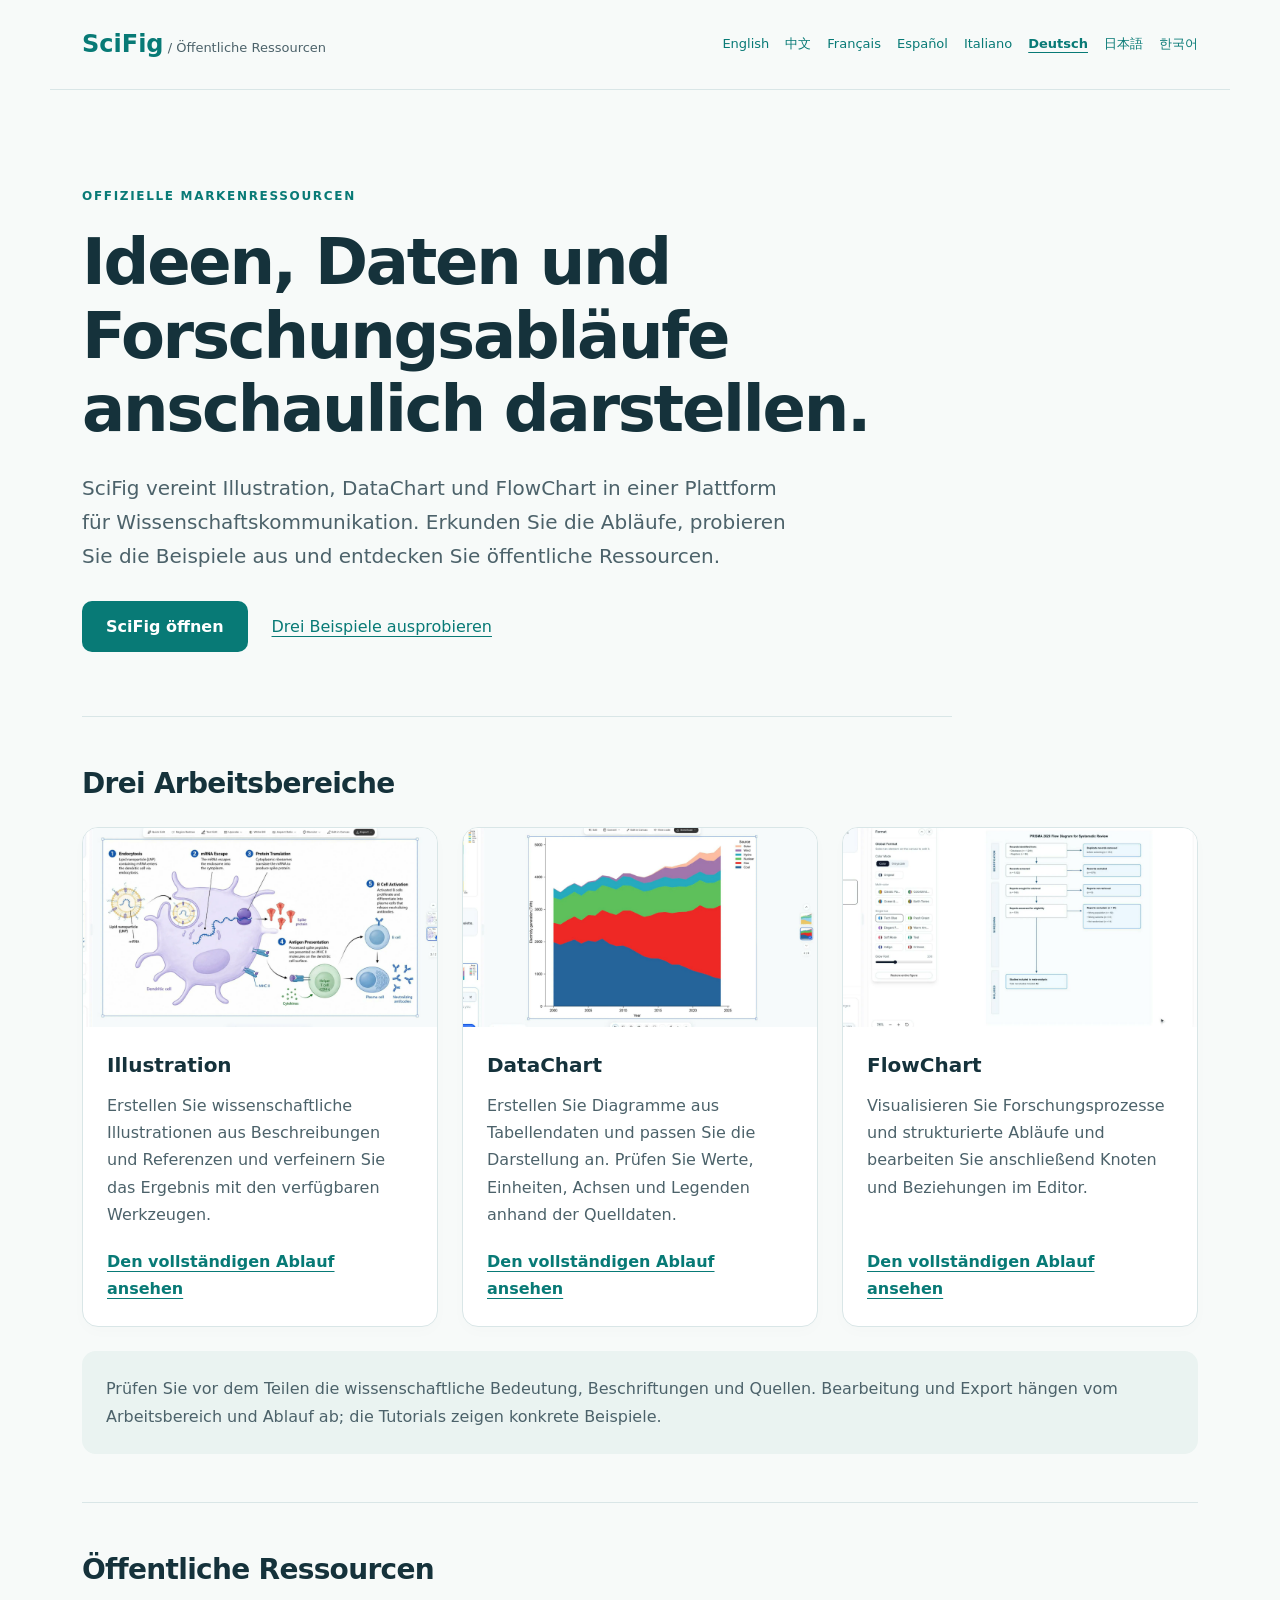
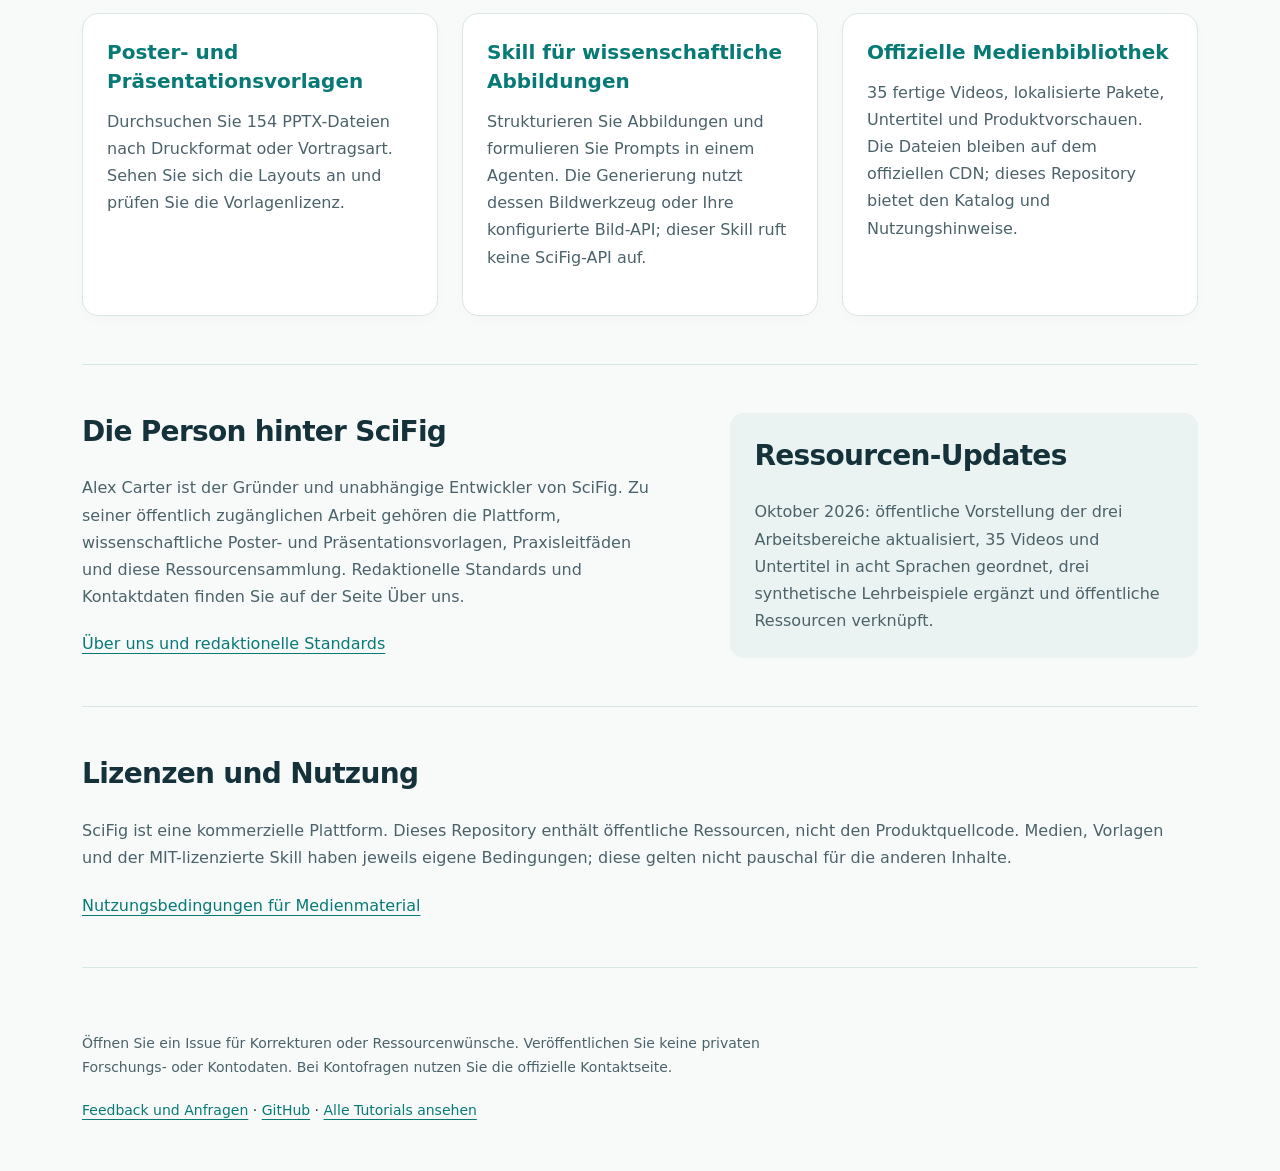
==== de/index.html @ add273b0 "feat: 完善科研平台八语公开资源与示例入口" ====
<!doctype html><html lang="de"><head><meta charset="utf-8"><meta name="viewport" content="width=device-width,initial-scale=1"><title>SciFig — Ideen, Daten und Forschungsabläufe anschaulich darstellen.</title><meta name="description" content="SciFig vereint Illustration, DataChart und FlowChart in einer Plattform für Wissenschaftskommunikation. Erkunden Sie die Abläufe, probieren Sie die Beispiele aus und entdecken Sie öffentliche Ressourcen."><link rel="stylesheet" href="../assets/hub.css"><link rel="canonical" href="https://lilingm963.github.io/SciFig-AI/de/"><link rel="alternate" hreflang="en" href="https://lilingm963.github.io/SciFig-AI/"><link rel="alternate" hreflang="zh-Hans" href="https://lilingm963.github.io/SciFig-AI/zh/"><link rel="alternate" hreflang="fr" href="https://lilingm963.github.io/SciFig-AI/fr/"><link rel="alternate" hreflang="es" href="https://lilingm963.github.io/SciFig-AI/es/"><link rel="alternate" hreflang="it" href="https://lilingm963.github.io/SciFig-AI/it/"><link rel="alternate" hreflang="de" href="https://lilingm963.github.io/SciFig-AI/de/"><link rel="alternate" hreflang="ja" href="https://lilingm963.github.io/SciFig-AI/ja/"><link rel="alternate" hreflang="ko" href="https://lilingm963.github.io/SciFig-AI/ko/"><link rel="alternate" hreflang="x-default" href="https://lilingm963.github.io/SciFig-AI/"></head><body><header><a class="brand" href="../">SciFig<span> / Öffentliche Ressourcen</span></a><nav aria-label="Videosprache"><a class="" href="../">English</a><a class="" href="../zh/">中文</a><a class="" href="../fr/">Français</a><a class="" href="../es/">Español</a><a class="" href="../it/">Italiano</a><a class="current" aria-current="page" href="../de/">Deutsch</a><a class="" href="../ja/">日本語</a><a class="" href="../ko/">한국어</a></nav></header><main><section class="hero"><div class="eyebrow">Offizielle Markenressourcen</div><h1>Ideen, Daten und Forschungsabläufe anschaulich darstellen.</h1><p>SciFig vereint Illustration, DataChart und FlowChart in einer Plattform für Wissenschaftskommunikation. Erkunden Sie die Abläufe, probieren Sie die Beispiele aus und entdecken Sie öffentliche Ressourcen.</p><div class="actions"><a class="primary" href="https://scifig.ai/de/?ref=github-resources">SciFig öffnen</a><a class="" href="https://github.com/lilingm963/SciFig-AI/blob/main/examples/README.de.md">Drei Beispiele ausprobieren</a></div></section><section><h2>Drei Arbeitsbereiche</h2><div class="grid"><article><a href="https://cdn.scifig.ai/images/media-kit/2026-10/videos/v4-illustration-tutorial.mp4"><img src="../assets/previews/illustration.jpg" alt="Vollständiger Illustration-Arbeitsablauf" width="640" height="360" loading="lazy"></a><div><h3>Illustration</h3><p>Erstellen Sie wissenschaftliche Illustrationen aus Beschreibungen und Referenzen und verfeinern Sie das Ergebnis mit den verfügbaren Werkzeugen.</p><a class="" href="https://cdn.scifig.ai/images/media-kit/2026-10/videos/v4-illustration-tutorial.mp4">Den vollständigen Ablauf ansehen</a></div></article><article><a href="https://cdn.scifig.ai/images/media-kit/2026-10/videos/v4-datachart-tutorial.mp4"><img src="../assets/previews/datachart.jpg" alt="Vollständiger DataChart-Arbeitsablauf" width="640" height="360" loading="lazy"></a><div><h3>DataChart</h3><p>Erstellen Sie Diagramme aus Tabellendaten und passen Sie die Darstellung an. Prüfen Sie Werte, Einheiten, Achsen und Legenden anhand der Quelldaten.</p><a class="" href="https://cdn.scifig.ai/images/media-kit/2026-10/videos/v4-datachart-tutorial.mp4">Den vollständigen Ablauf ansehen</a></div></article><article><a href="https://cdn.scifig.ai/images/media-kit/2026-10/videos/v4-flowchart-tutorial.mp4"><img src="../assets/previews/flowchart.jpg" alt="Vollständiger FlowChart-Arbeitsablauf" width="640" height="360" loading="lazy"></a><div><h3>FlowChart</h3><p>Visualisieren Sie Forschungsprozesse und strukturierte Abläufe und bearbeiten Sie anschließend Knoten und Beziehungen im Editor.</p><a class="" href="https://cdn.scifig.ai/images/media-kit/2026-10/videos/v4-flowchart-tutorial.mp4">Den vollständigen Ablauf ansehen</a></div></article></div><div class="note"><p>Prüfen Sie vor dem Teilen die wissenschaftliche Bedeutung, Beschriftungen und Quellen. Bearbeitung und Export hängen vom Arbeitsbereich und Ablauf ab; die Tutorials zeigen konkrete Beispiele.</p></div></section><section><h2>Öffentliche Ressourcen</h2><div class="grid"><article class="resource"><div><h3><a class="" href="https://github.com/scifig-ai/scientific-poster-and-presentation-templates">Poster- und Präsentationsvorlagen</a></h3><p>Durchsuchen Sie 154 PPTX-Dateien nach Druckformat oder Vortragsart. Sehen Sie sich die Layouts an und prüfen Sie die Vorlagenlizenz.</p></div></article><article class="resource"><div><h3><a class="" href="https://github.com/lilingm963/scifig-ai-scientific-figure-skill">Skill für wissenschaftliche Abbildungen</a></h3><p>Strukturieren Sie Abbildungen und formulieren Sie Prompts in einem Agenten. Die Generierung nutzt dessen Bildwerkzeug oder Ihre konfigurierte Bild-API; dieser Skill ruft keine SciFig-API auf.</p></div></article><article class="resource"><div><h3><a class="" href="https://github.com/lilingm963/SciFig-AI/blob/main/docs/media-library.de.md">Offizielle Medienbibliothek</a></h3><p>35 fertige Videos, lokalisierte Pakete, Untertitel und Produktvorschauen. Die Dateien bleiben auf dem offiziellen CDN; dieses Repository bietet den Katalog und Nutzungshinweise.</p></div></article></div></section><section class="split"><div><h2>Die Person hinter SciFig</h2><p>Alex Carter ist der Gründer und unabhängige Entwickler von SciFig. Zu seiner öffentlich zugänglichen Arbeit gehören die Plattform, wissenschaftliche Poster- und Präsentationsvorlagen, Praxisleitfäden und diese Ressourcensammlung. Redaktionelle Standards und Kontaktdaten finden Sie auf der Seite Über uns.</p><a class="" href="https://scifig.ai/de/about?ref=github-resources">Über uns und redaktionelle Standards</a></div><div class="note"><h2>Ressourcen-Updates</h2><p>Oktober 2026: öffentliche Vorstellung der drei Arbeitsbereiche aktualisiert, 35 Videos und Untertitel in acht Sprachen geordnet, drei synthetische Lehrbeispiele ergänzt und öffentliche Ressourcen verknüpft.</p></div></section><section><h2>Lizenzen und Nutzung</h2><p>SciFig ist eine kommerzielle Plattform. Dieses Repository enthält öffentliche Ressourcen, nicht den Produktquellcode. Medien, Vorlagen und der MIT-lizenzierte Skill haben jeweils eigene Bedingungen; diese gelten nicht pauschal für die anderen Inhalte.</p><a class="" href="https://scifig.ai/de/media-kit?ref=github-resources">Nutzungsbedingungen für Medienmaterial</a></section></main><footer><p>Öffnen Sie ein Issue für Korrekturen oder Ressourcenwünsche. Veröffentlichen Sie keine privaten Forschungs- oder Kontodaten. Bei Kontofragen nutzen Sie die offizielle Kontaktseite.</p><a class="" href="https://github.com/lilingm963/SciFig-AI/issues">Feedback und Anfragen</a> · <a class="" href="https://github.com/lilingm963/SciFig-AI">GitHub</a> · <a class="" href="https://scifig.ai/de/tutorials?ref=github-resources">Alle Tutorials ansehen</a></footer></body></html>
---- assets/hub.css ----
:root{color-scheme:light;--ink:#15323b;--muted:#4c626a;--teal:#087a76;--line:#d9e6e7}*{box-sizing:border-box}body{margin:0;background:#f7faf9;color:var(--ink);font-family:Inter,ui-sans-serif,system-ui,-apple-system,BlinkMacSystemFont,"Segoe UI",sans-serif;line-height:1.7}a{color:var(--teal);text-underline-offset:4px}a:hover{color:#05514e}a:focus-visible{outline:3px solid #d98e3a;outline-offset:5px;border-radius:3px}header,main,footer{max-width:1180px;margin:auto;padding:24px 32px}header{display:flex;justify-content:space-between;align-items:center;gap:24px;border-bottom:1px solid var(--line)}.brand{text-decoration:none;font-weight:800;font-size:24px;white-space:nowrap}.brand span{font-size:13px;font-weight:500;color:var(--muted)}nav{display:flex;flex-wrap:wrap;gap:8px 16px;font-size:13px}nav a{text-decoration:none}.current{font-weight:800;text-decoration:underline}section{padding:48px 0;border-bottom:1px solid var(--line)}.hero{padding:72px 0 64px;max-width:870px}.eyebrow{text-transform:uppercase;letter-spacing:.14em;font-size:12px;font-weight:700;color:var(--teal)}h1{font-size:clamp(36px,5vw,64px);line-height:1.15;letter-spacing:-.035em;margin:20px 0 24px;text-wrap:balance}h2{font-size:28px;line-height:1.35;margin:0 0 24px;letter-spacing:-.025em}h3{font-size:20px;line-height:1.45;margin:0 0 12px}p{margin:0 0 20px;color:var(--muted)}.hero p{font-size:20px;max-width:720px}.actions{display:flex;flex-wrap:wrap;align-items:center;gap:24px;margin-top:28px}.primary{display:inline-block;padding:12px 24px;border-radius:10px;background:var(--teal);color:white;text-decoration:none;font-weight:600}.primary:hover{background:#055d59;color:white}.grid{display:grid;grid-template-columns:repeat(3,minmax(0,1fr));gap:24px}article{background:white;border:1px solid var(--line);border-radius:16px;overflow:hidden;box-shadow:0 5px 15px #15323b04;display:flex;flex-direction:column}article img{display:block;width:100%;height:auto;aspect-ratio:16/9;object-fit:cover}article>div{padding:24px;display:flex;flex-direction:column;flex:1}article>div>a{margin-top:auto;font-weight:600}.note{background:#eaf3f1;border-radius:14px;padding:24px;margin-top:24px}.note p:last-child{margin:0}.split{display:grid;grid-template-columns:1.25fr 1fr;gap:64px;align-items:start}.split .note{margin-top:0}.resource h3 a{text-decoration:none}footer{padding-top:40px;padding-bottom:48px;font-size:14px}footer p{max-width:750px}@media(max-width:900px){header{flex-direction:column;align-items:flex-start}.grid{grid-template-columns:1fr}.grid article{display:grid;grid-template-columns:1fr 1fr}.grid .resource{display:block}.split{grid-template-columns:1fr;gap:28px}}@media(max-width:560px){header,main,footer{padding-left:20px;padding-right:20px}.brand span{display:none}.hero{padding:44px 0}.hero p{font-size:18px}.grid article{display:flex}.split{gap:20px}section{padding:36px 0}h2{font-size:25px}.actions{gap:18px}article>div{padding:20px}}
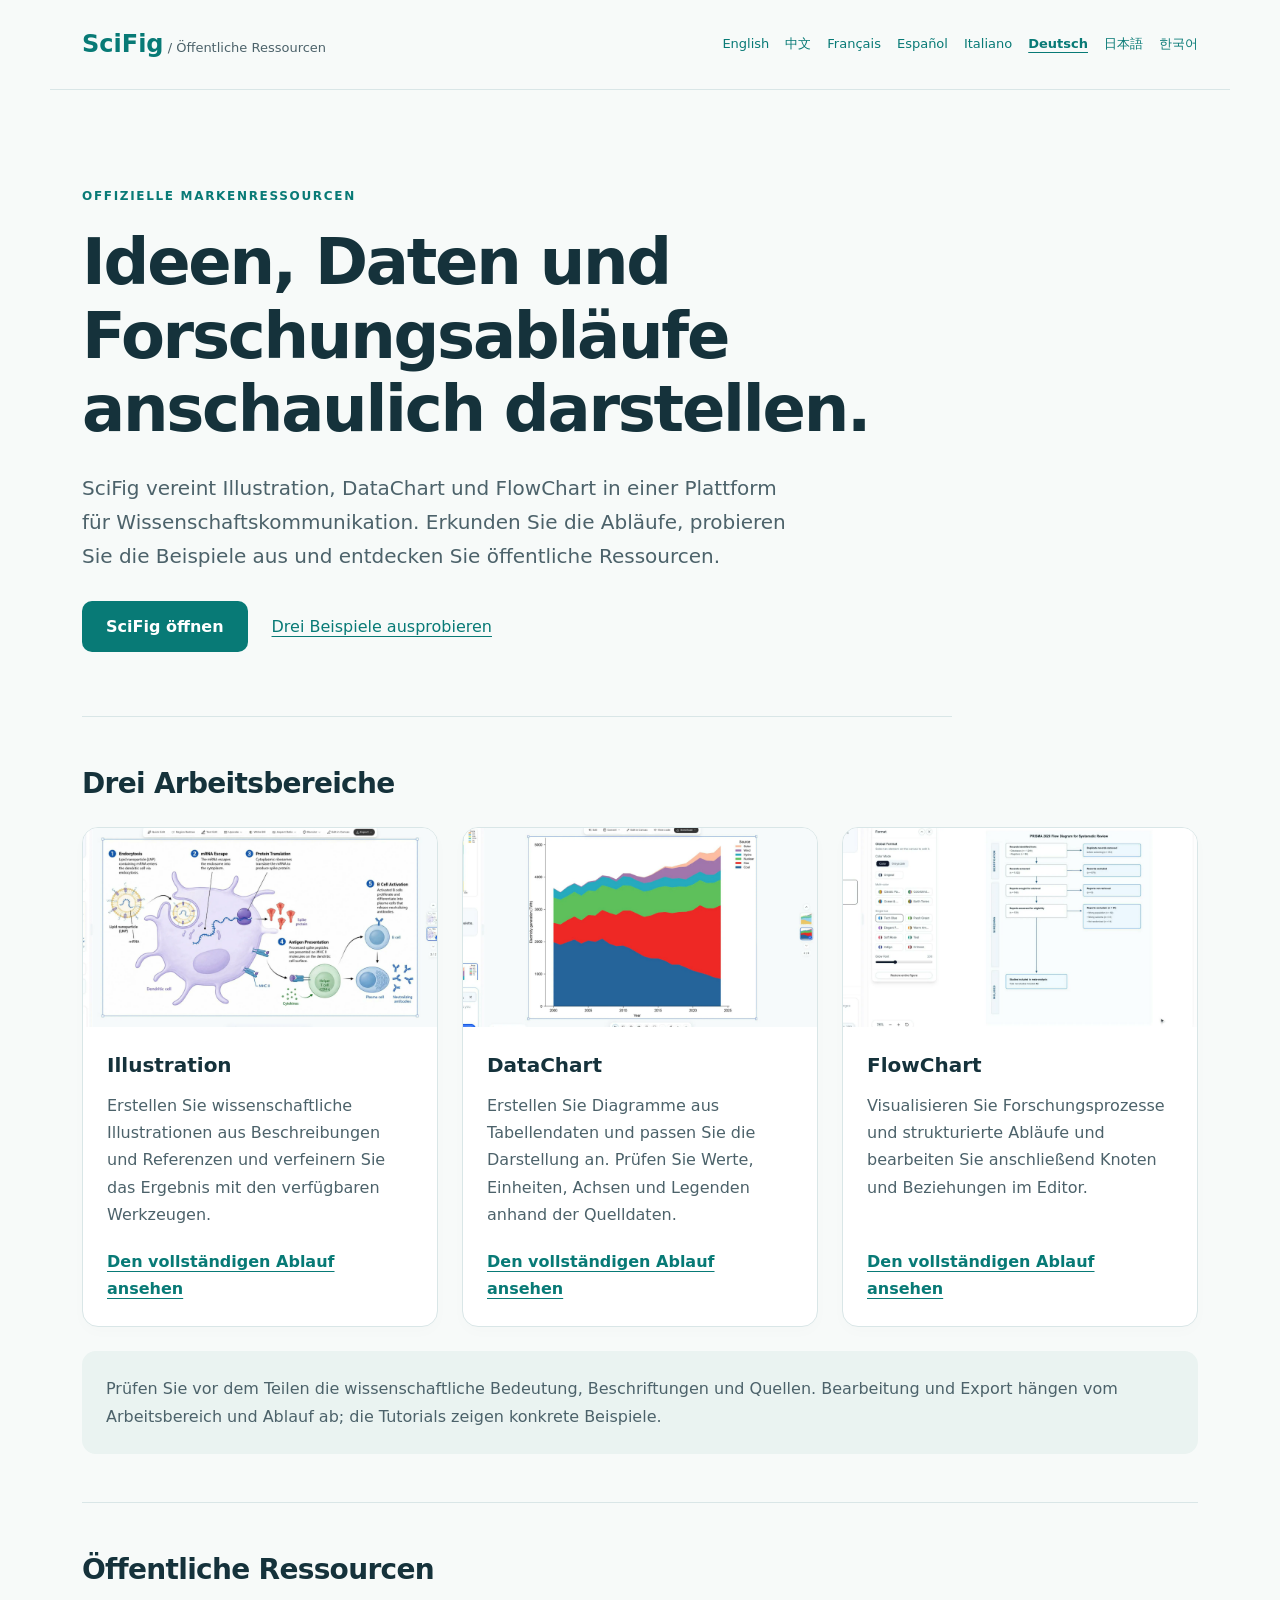
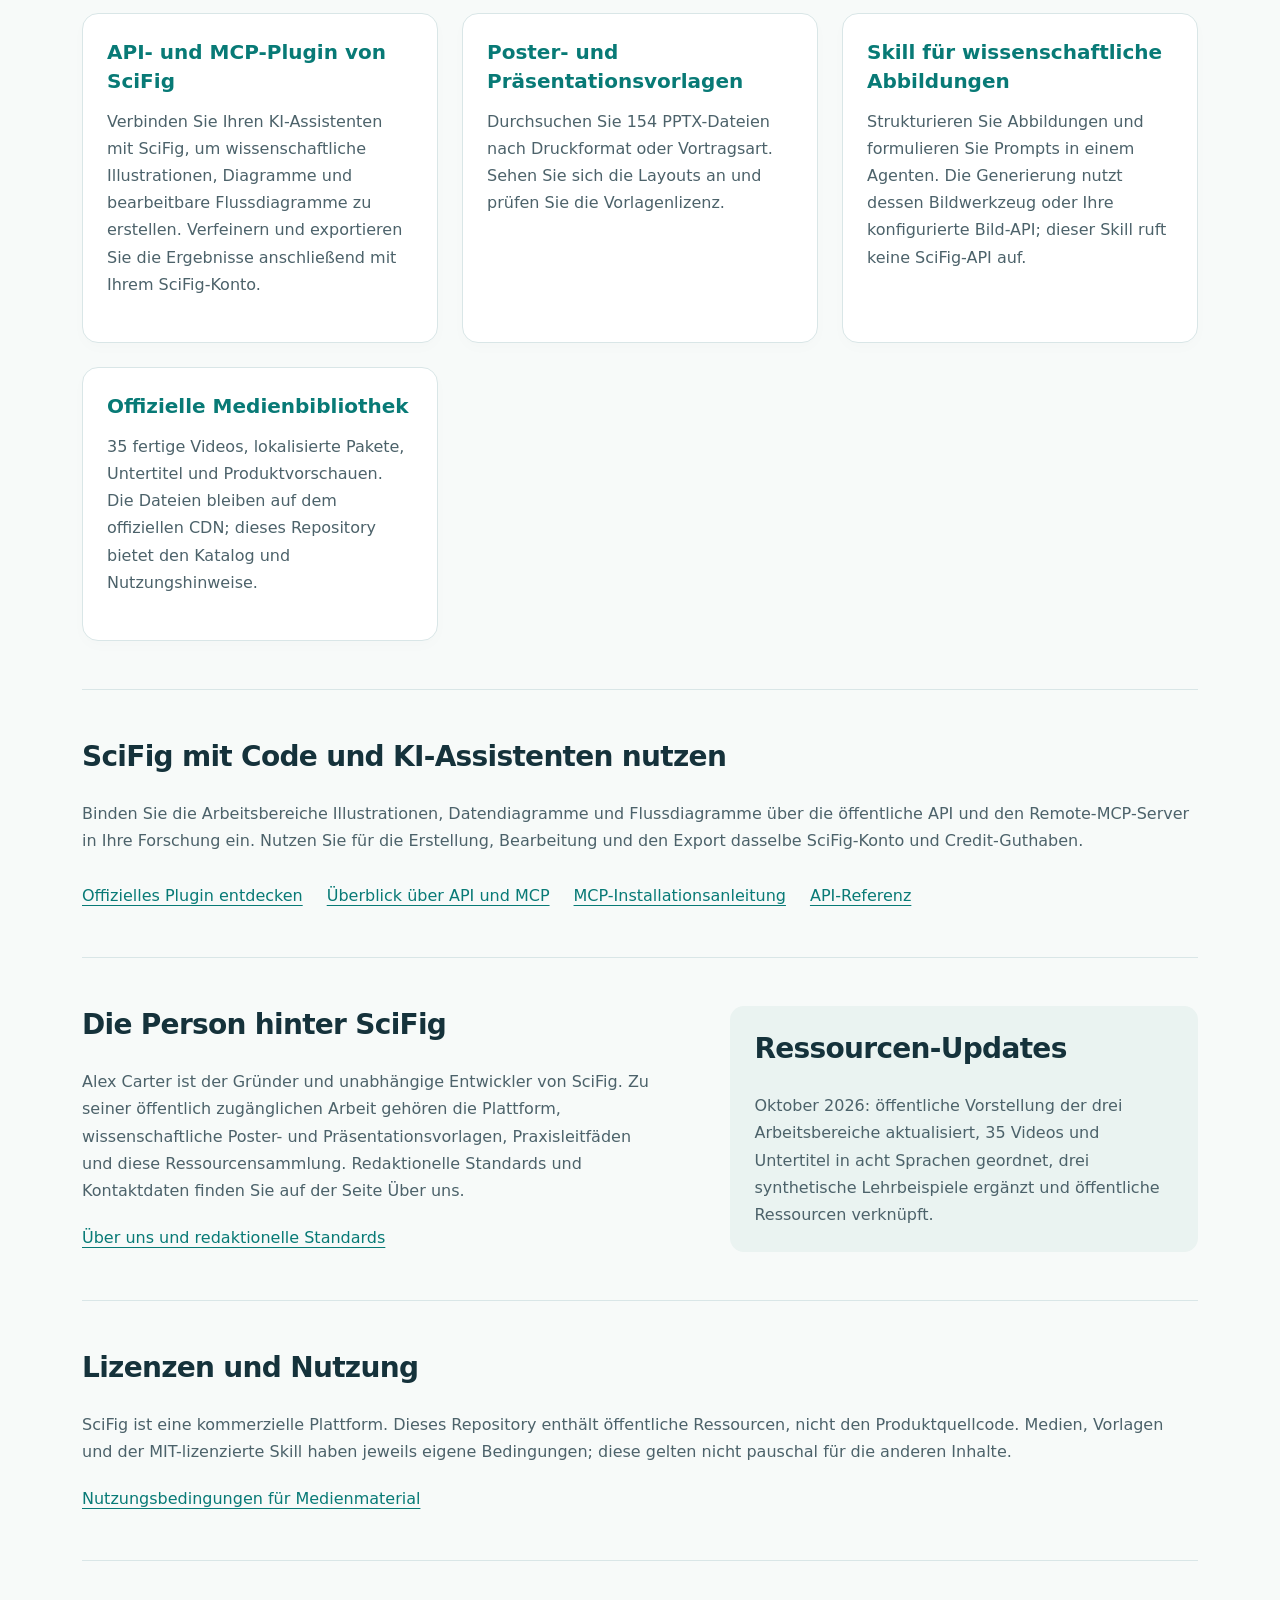
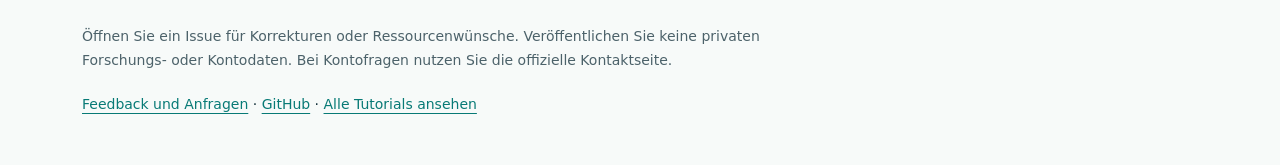
==== commit 7ecb4fdf: "docs: 补齐公开资源的API与MCP插件入口" ====
--- a/de/index.html
+++ b/de/index.html
@@ -1 +1 @@
-<!doctype html><html lang="de"><head><meta charset="utf-8"><meta name="viewport" content="width=device-width,initial-scale=1"><title>SciFig — Ideen, Daten und Forschungsabläufe anschaulich darstellen.</title><meta name="description" content="SciFig vereint Illustration, DataChart und FlowChart in einer Plattform für Wissenschaftskommunikation. Erkunden Sie die Abläufe, probieren Sie die Beispiele aus und entdecken Sie öffentliche Ressourcen."><link rel="stylesheet" href="../assets/hub.css"><link rel="canonical" href="https://lilingm963.github.io/SciFig-AI/de/"><link rel="alternate" hreflang="en" href="https://lilingm963.github.io/SciFig-AI/"><link rel="alternate" hreflang="zh-Hans" href="https://lilingm963.github.io/SciFig-AI/zh/"><link rel="alternate" hreflang="fr" href="https://lilingm963.github.io/SciFig-AI/fr/"><link rel="alternate" hreflang="es" href="https://lilingm963.github.io/SciFig-AI/es/"><link rel="alternate" hreflang="it" href="https://lilingm963.github.io/SciFig-AI/it/"><link rel="alternate" hreflang="de" href="https://lilingm963.github.io/SciFig-AI/de/"><link rel="alternate" hreflang="ja" href="https://lilingm963.github.io/SciFig-AI/ja/"><link rel="alternate" hreflang="ko" href="https://lilingm963.github.io/SciFig-AI/ko/"><link rel="alternate" hreflang="x-default" href="https://lilingm963.github.io/SciFig-AI/"></head><body><header><a class="brand" href="../">SciFig<span> / Öffentliche Ressourcen</span></a><nav aria-label="Videosprache"><a class="" href="../">English</a><a class="" href="../zh/">中文</a><a class="" href="../fr/">Français</a><a class="" href="../es/">Español</a><a class="" href="../it/">Italiano</a><a class="current" aria-current="page" href="../de/">Deutsch</a><a class="" href="../ja/">日本語</a><a class="" href="../ko/">한국어</a></nav></header><main><section class="hero"><div class="eyebrow">Offizielle Markenressourcen</div><h1>Ideen, Daten und Forschungsabläufe anschaulich darstellen.</h1><p>SciFig vereint Illustration, DataChart und FlowChart in einer Plattform für Wissenschaftskommunikation. Erkunden Sie die Abläufe, probieren Sie die Beispiele aus und entdecken Sie öffentliche Ressourcen.</p><div class="actions"><a class="primary" href="https://scifig.ai/de/?ref=github-resources">SciFig öffnen</a><a class="" href="https://github.com/lilingm963/SciFig-AI/blob/main/examples/README.de.md">Drei Beispiele ausprobieren</a></div></section><section><h2>Drei Arbeitsbereiche</h2><div class="grid"><article><a href="https://cdn.scifig.ai/images/media-kit/2026-10/videos/v4-illustration-tutorial.mp4"><img src="../assets/previews/illustration.jpg" alt="Vollständiger Illustration-Arbeitsablauf" width="640" height="360" loading="lazy"></a><div><h3>Illustration</h3><p>Erstellen Sie wissenschaftliche Illustrationen aus Beschreibungen und Referenzen und verfeinern Sie das Ergebnis mit den verfügbaren Werkzeugen.</p><a class="" href="https://cdn.scifig.ai/images/media-kit/2026-10/videos/v4-illustration-tutorial.mp4">Den vollständigen Ablauf ansehen</a></div></article><article><a href="https://cdn.scifig.ai/images/media-kit/2026-10/videos/v4-datachart-tutorial.mp4"><img src="../assets/previews/datachart.jpg" alt="Vollständiger DataChart-Arbeitsablauf" width="640" height="360" loading="lazy"></a><div><h3>DataChart</h3><p>Erstellen Sie Diagramme aus Tabellendaten und passen Sie die Darstellung an. Prüfen Sie Werte, Einheiten, Achsen und Legenden anhand der Quelldaten.</p><a class="" href="https://cdn.scifig.ai/images/media-kit/2026-10/videos/v4-datachart-tutorial.mp4">Den vollständigen Ablauf ansehen</a></div></article><article><a href="https://cdn.scifig.ai/images/media-kit/2026-10/videos/v4-flowchart-tutorial.mp4"><img src="../assets/previews/flowchart.jpg" alt="Vollständiger FlowChart-Arbeitsablauf" width="640" height="360" loading="lazy"></a><div><h3>FlowChart</h3><p>Visualisieren Sie Forschungsprozesse und strukturierte Abläufe und bearbeiten Sie anschließend Knoten und Beziehungen im Editor.</p><a class="" href="https://cdn.scifig.ai/images/media-kit/2026-10/videos/v4-flowchart-tutorial.mp4">Den vollständigen Ablauf ansehen</a></div></article></div><div class="note"><p>Prüfen Sie vor dem Teilen die wissenschaftliche Bedeutung, Beschriftungen und Quellen. Bearbeitung und Export hängen vom Arbeitsbereich und Ablauf ab; die Tutorials zeigen konkrete Beispiele.</p></div></section><section><h2>Öffentliche Ressourcen</h2><div class="grid"><article class="resource"><div><h3><a class="" href="https://github.com/scifig-ai/scientific-poster-and-presentation-templates">Poster- und Präsentationsvorlagen</a></h3><p>Durchsuchen Sie 154 PPTX-Dateien nach Druckformat oder Vortragsart. Sehen Sie sich die Layouts an und prüfen Sie die Vorlagenlizenz.</p></div></article><article class="resource"><div><h3><a class="" href="https://github.com/lilingm963/scifig-ai-scientific-figure-skill">Skill für wissenschaftliche Abbildungen</a></h3><p>Strukturieren Sie Abbildungen und formulieren Sie Prompts in einem Agenten. Die Generierung nutzt dessen Bildwerkzeug oder Ihre konfigurierte Bild-API; dieser Skill ruft keine SciFig-API auf.</p></div></article><article class="resource"><div><h3><a class="" href="https://github.com/lilingm963/SciFig-AI/blob/main/docs/media-library.de.md">Offizielle Medienbibliothek</a></h3><p>35 fertige Videos, lokalisierte Pakete, Untertitel und Produktvorschauen. Die Dateien bleiben auf dem offiziellen CDN; dieses Repository bietet den Katalog und Nutzungshinweise.</p></div></article></div></section><section class="split"><div><h2>Die Person hinter SciFig</h2><p>Alex Carter ist der Gründer und unabhängige Entwickler von SciFig. Zu seiner öffentlich zugänglichen Arbeit gehören die Plattform, wissenschaftliche Poster- und Präsentationsvorlagen, Praxisleitfäden und diese Ressourcensammlung. Redaktionelle Standards und Kontaktdaten finden Sie auf der Seite Über uns.</p><a class="" href="https://scifig.ai/de/about?ref=github-resources">Über uns und redaktionelle Standards</a></div><div class="note"><h2>Ressourcen-Updates</h2><p>Oktober 2026: öffentliche Vorstellung der drei Arbeitsbereiche aktualisiert, 35 Videos und Untertitel in acht Sprachen geordnet, drei synthetische Lehrbeispiele ergänzt und öffentliche Ressourcen verknüpft.</p></div></section><section><h2>Lizenzen und Nutzung</h2><p>SciFig ist eine kommerzielle Plattform. Dieses Repository enthält öffentliche Ressourcen, nicht den Produktquellcode. Medien, Vorlagen und der MIT-lizenzierte Skill haben jeweils eigene Bedingungen; diese gelten nicht pauschal für die anderen Inhalte.</p><a class="" href="https://scifig.ai/de/media-kit?ref=github-resources">Nutzungsbedingungen für Medienmaterial</a></section></main><footer><p>Öffnen Sie ein Issue für Korrekturen oder Ressourcenwünsche. Veröffentlichen Sie keine privaten Forschungs- oder Kontodaten. Bei Kontofragen nutzen Sie die offizielle Kontaktseite.</p><a class="" href="https://github.com/lilingm963/SciFig-AI/issues">Feedback und Anfragen</a> · <a class="" href="https://github.com/lilingm963/SciFig-AI">GitHub</a> · <a class="" href="https://scifig.ai/de/tutorials?ref=github-resources">Alle Tutorials ansehen</a></footer></body></html>
+<!doctype html><html lang="de"><head><meta charset="utf-8"><meta name="viewport" content="width=device-width,initial-scale=1"><title>SciFig — Ideen, Daten und Forschungsabläufe anschaulich darstellen.</title><meta name="description" content="SciFig vereint Illustration, DataChart und FlowChart in einer Plattform für Wissenschaftskommunikation. Erkunden Sie die Abläufe, probieren Sie die Beispiele aus und entdecken Sie öffentliche Ressourcen."><link rel="stylesheet" href="../assets/hub.css"><link rel="canonical" href="https://lilingm963.github.io/SciFig-AI/de/"><link rel="alternate" hreflang="en" href="https://lilingm963.github.io/SciFig-AI/"><link rel="alternate" hreflang="zh-Hans" href="https://lilingm963.github.io/SciFig-AI/zh/"><link rel="alternate" hreflang="fr" href="https://lilingm963.github.io/SciFig-AI/fr/"><link rel="alternate" hreflang="es" href="https://lilingm963.github.io/SciFig-AI/es/"><link rel="alternate" hreflang="it" href="https://lilingm963.github.io/SciFig-AI/it/"><link rel="alternate" hreflang="de" href="https://lilingm963.github.io/SciFig-AI/de/"><link rel="alternate" hreflang="ja" href="https://lilingm963.github.io/SciFig-AI/ja/"><link rel="alternate" hreflang="ko" href="https://lilingm963.github.io/SciFig-AI/ko/"><link rel="alternate" hreflang="x-default" href="https://lilingm963.github.io/SciFig-AI/"></head><body><header><a class="brand" href="../">SciFig<span> / Öffentliche Ressourcen</span></a><nav aria-label="Sprache"><a class="" href="../">English</a><a class="" href="../zh/">中文</a><a class="" href="../fr/">Français</a><a class="" href="../es/">Español</a><a class="" href="../it/">Italiano</a><a class="current" aria-current="page" href="../de/">Deutsch</a><a class="" href="../ja/">日本語</a><a class="" href="../ko/">한국어</a></nav></header><main><section class="hero"><div class="eyebrow">Offizielle Markenressourcen</div><h1>Ideen, Daten und Forschungsabläufe anschaulich darstellen.</h1><p>SciFig vereint Illustration, DataChart und FlowChart in einer Plattform für Wissenschaftskommunikation. Erkunden Sie die Abläufe, probieren Sie die Beispiele aus und entdecken Sie öffentliche Ressourcen.</p><div class="actions"><a class="primary" href="https://scifig.ai/de/?ref=github-resources">SciFig öffnen</a><a class="" href="https://github.com/lilingm963/SciFig-AI/blob/main/examples/README.de.md">Drei Beispiele ausprobieren</a></div></section><section><h2>Drei Arbeitsbereiche</h2><div class="grid"><article><a href="https://cdn.scifig.ai/images/media-kit/2026-10/videos/v4-illustration-tutorial.mp4"><img src="../assets/previews/illustration.jpg" alt="Vollständiger Illustration-Arbeitsablauf" width="640" height="360" loading="lazy"></a><div><h3>Illustration</h3><p>Erstellen Sie wissenschaftliche Illustrationen aus Beschreibungen und Referenzen und verfeinern Sie das Ergebnis mit den verfügbaren Werkzeugen.</p><a class="" href="https://cdn.scifig.ai/images/media-kit/2026-10/videos/v4-illustration-tutorial.mp4">Den vollständigen Ablauf ansehen</a></div></article><article><a href="https://cdn.scifig.ai/images/media-kit/2026-10/videos/v4-datachart-tutorial.mp4"><img src="../assets/previews/datachart.jpg" alt="Vollständiger DataChart-Arbeitsablauf" width="640" height="360" loading="lazy"></a><div><h3>DataChart</h3><p>Erstellen Sie Diagramme aus Tabellendaten und passen Sie die Darstellung an. Prüfen Sie Werte, Einheiten, Achsen und Legenden anhand der Quelldaten.</p><a class="" href="https://cdn.scifig.ai/images/media-kit/2026-10/videos/v4-datachart-tutorial.mp4">Den vollständigen Ablauf ansehen</a></div></article><article><a href="https://cdn.scifig.ai/images/media-kit/2026-10/videos/v4-flowchart-tutorial.mp4"><img src="../assets/previews/flowchart.jpg" alt="Vollständiger FlowChart-Arbeitsablauf" width="640" height="360" loading="lazy"></a><div><h3>FlowChart</h3><p>Visualisieren Sie Forschungsprozesse und strukturierte Abläufe und bearbeiten Sie anschließend Knoten und Beziehungen im Editor.</p><a class="" href="https://cdn.scifig.ai/images/media-kit/2026-10/videos/v4-flowchart-tutorial.mp4">Den vollständigen Ablauf ansehen</a></div></article></div><div class="note"><p>Prüfen Sie vor dem Teilen die wissenschaftliche Bedeutung, Beschriftungen und Quellen. Bearbeitung und Export hängen vom Arbeitsbereich und Ablauf ab; die Tutorials zeigen konkrete Beispiele.</p></div></section><section><h2>Öffentliche Ressourcen</h2><div class="grid"><article class="resource"><div><h3><a class="" href="https://github.com/lilingm963/scifig-plugins">API- und MCP-Plugin von SciFig</a></h3><p>Verbinden Sie Ihren KI-Assistenten mit SciFig, um wissenschaftliche Illustrationen, Diagramme und bearbeitbare Flussdiagramme zu erstellen. Verfeinern und exportieren Sie die Ergebnisse anschließend mit Ihrem SciFig-Konto.</p></div></article><article class="resource"><div><h3><a class="" href="https://github.com/scifig-ai/scientific-poster-and-presentation-templates">Poster- und Präsentationsvorlagen</a></h3><p>Durchsuchen Sie 154 PPTX-Dateien nach Druckformat oder Vortragsart. Sehen Sie sich die Layouts an und prüfen Sie die Vorlagenlizenz.</p></div></article><article class="resource"><div><h3><a class="" href="https://github.com/lilingm963/scifig-ai-scientific-figure-skill">Skill für wissenschaftliche Abbildungen</a></h3><p>Strukturieren Sie Abbildungen und formulieren Sie Prompts in einem Agenten. Die Generierung nutzt dessen Bildwerkzeug oder Ihre konfigurierte Bild-API; dieser Skill ruft keine SciFig-API auf.</p></div></article><article class="resource"><div><h3><a class="" href="https://github.com/lilingm963/SciFig-AI/blob/main/docs/media-library.de.md">Offizielle Medienbibliothek</a></h3><p>35 fertige Videos, lokalisierte Pakete, Untertitel und Produktvorschauen. Die Dateien bleiben auf dem offiziellen CDN; dieses Repository bietet den Katalog und Nutzungshinweise.</p></div></article></div></section><section><h2>SciFig mit Code und KI-Assistenten nutzen</h2><p>Binden Sie die Arbeitsbereiche Illustrationen, Datendiagramme und Flussdiagramme über die öffentliche API und den Remote-MCP-Server in Ihre Forschung ein. Nutzen Sie für die Erstellung, Bearbeitung und den Export dasselbe SciFig-Konto und Credit-Guthaben.</p><div class="actions"><a class="" href="https://github.com/lilingm963/scifig-plugins">Offizielles Plugin entdecken</a><a class="" href="https://scifig.ai/de/developers">Überblick über API und MCP</a><a class="" href="https://scifig.ai/de/developers/mcp/install.md">MCP-Installationsanleitung</a><a class="" href="https://scifig.ai/de/docs/api">API-Referenz</a></div></section><section class="split"><div><h2>Die Person hinter SciFig</h2><p>Alex Carter ist der Gründer und unabhängige Entwickler von SciFig. Zu seiner öffentlich zugänglichen Arbeit gehören die Plattform, wissenschaftliche Poster- und Präsentationsvorlagen, Praxisleitfäden und diese Ressourcensammlung. Redaktionelle Standards und Kontaktdaten finden Sie auf der Seite Über uns.</p><a class="" href="https://scifig.ai/de/about?ref=github-resources">Über uns und redaktionelle Standards</a></div><div class="note"><h2>Ressourcen-Updates</h2><p>Oktober 2026: öffentliche Vorstellung der drei Arbeitsbereiche aktualisiert, 35 Videos und Untertitel in acht Sprachen geordnet, drei synthetische Lehrbeispiele ergänzt und öffentliche Ressourcen verknüpft.</p></div></section><section><h2>Lizenzen und Nutzung</h2><p>SciFig ist eine kommerzielle Plattform. Dieses Repository enthält öffentliche Ressourcen, nicht den Produktquellcode. Medien, Vorlagen und der MIT-lizenzierte Skill haben jeweils eigene Bedingungen; diese gelten nicht pauschal für die anderen Inhalte.</p><a class="" href="https://scifig.ai/de/media-kit?ref=github-resources">Nutzungsbedingungen für Medienmaterial</a></section></main><footer><p>Öffnen Sie ein Issue für Korrekturen oder Ressourcenwünsche. Veröffentlichen Sie keine privaten Forschungs- oder Kontodaten. Bei Kontofragen nutzen Sie die offizielle Kontaktseite.</p><a class="" href="https://github.com/lilingm963/SciFig-AI/issues">Feedback und Anfragen</a> · <a class="" href="https://github.com/lilingm963/SciFig-AI">GitHub</a> · <a class="" href="https://scifig.ai/de/tutorials?ref=github-resources">Alle Tutorials ansehen</a></footer></body></html>
